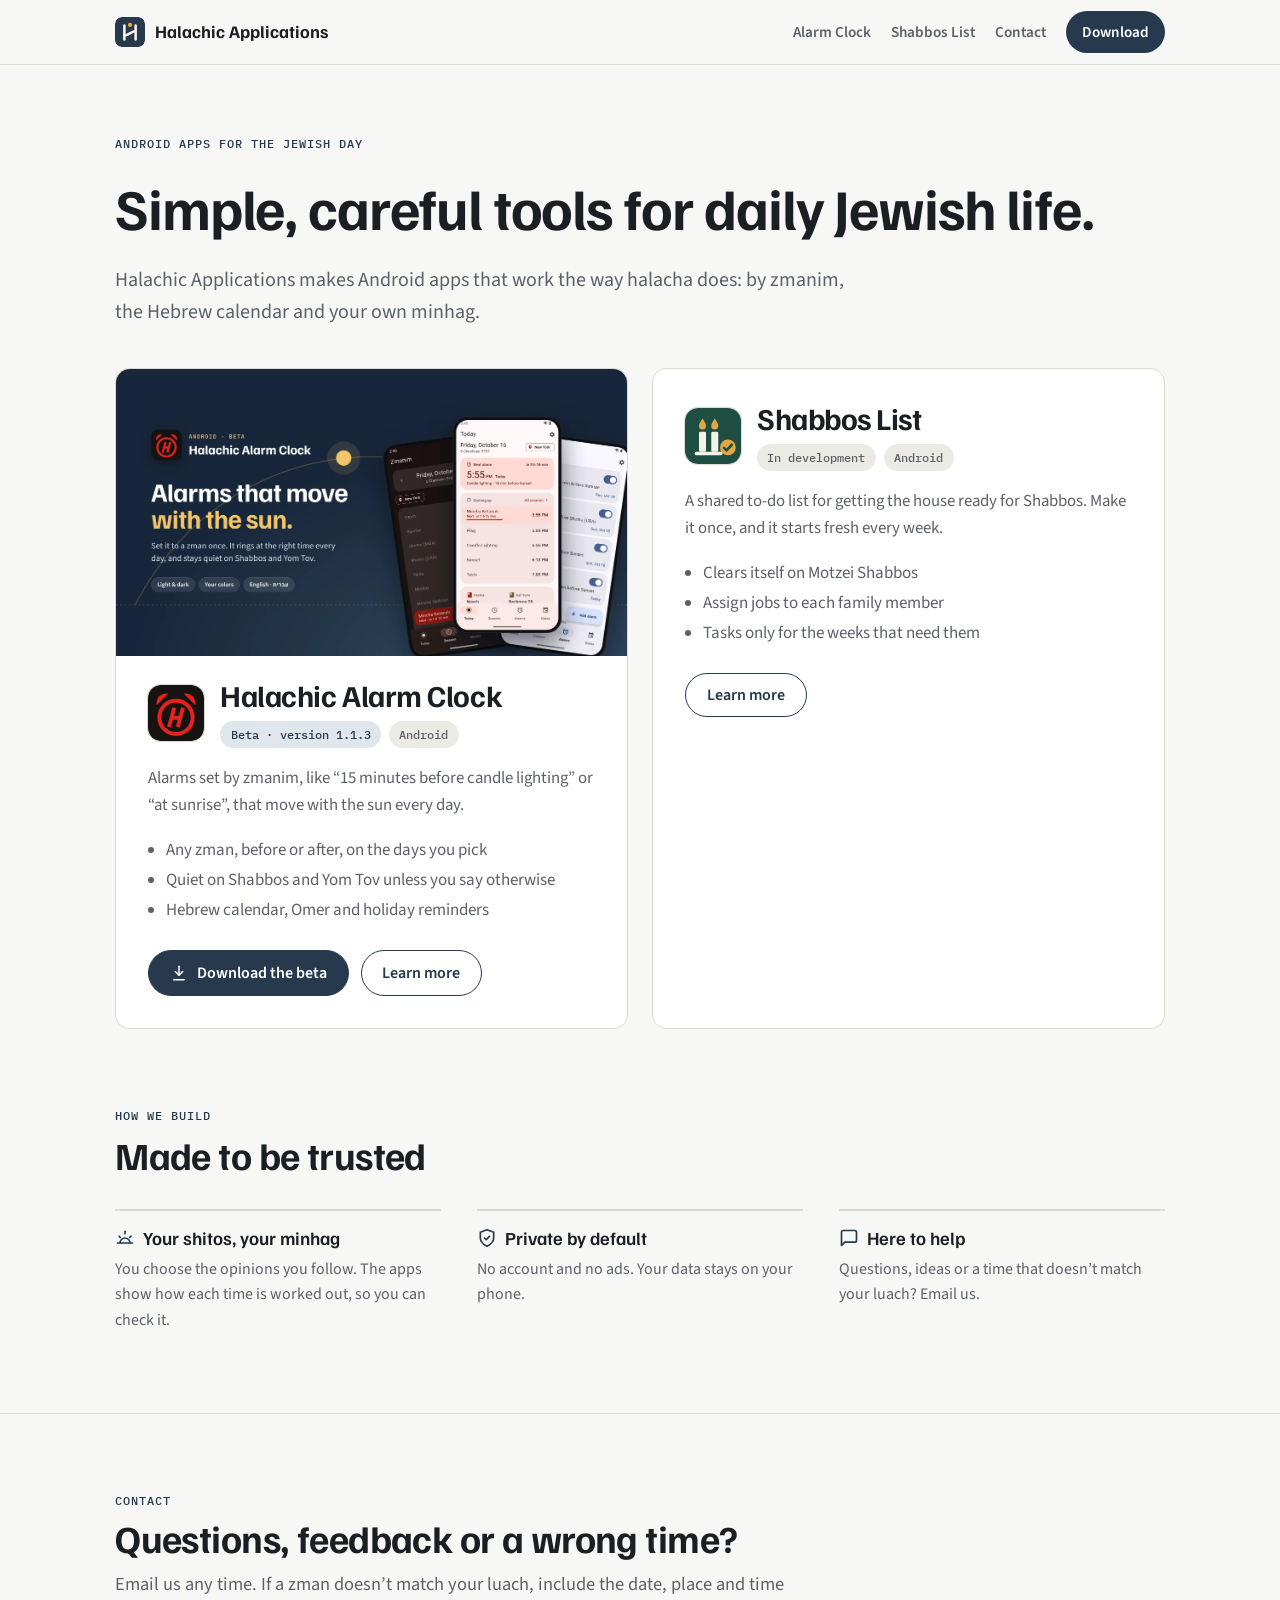
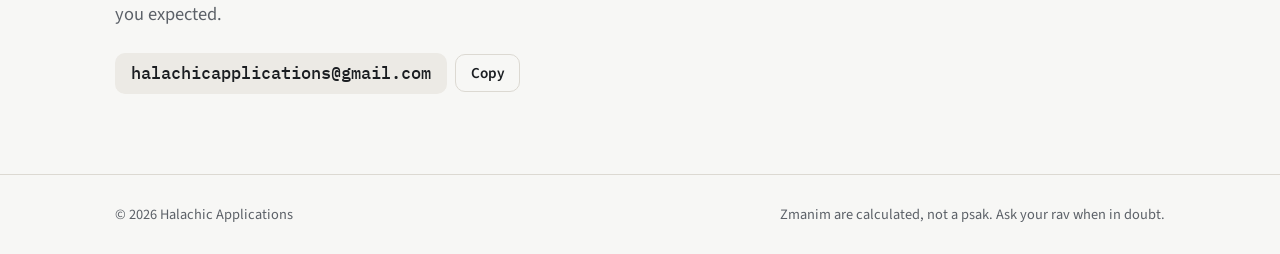
==== index.html @ ae6794d1 "Alarm Clock 1.1.3 Co-Authored-By: Claude Opus 5.5 <noreply@anthropic.com>" ====
<!doctype html>
<html lang="en">
<head>
<meta charset="utf-8">
<meta name="viewport" content="width=device-width, initial-scale=1, viewport-fit=cover">
<title>Halachic Applications</title>
<meta name="description" content="Halachic Applications makes Android apps for the Jewish day: the Halachic Alarm Clock, with alarms set by zmanim, and the Shabbos List.">
<meta property="og:title" content="Halachic Applications">
<meta property="og:description" content="Android apps for the Jewish day: the Halachic Alarm Clock, with alarms set by zmanim, and the Shabbos List.">
<meta property="og:image" content="https://halachicapplications.com/img/alarm-clock-og.png">
<meta property="og:url" content="https://halachicapplications.com/">
<meta name="twitter:card" content="summary_large_image">
<link rel="icon" href="favicon.svg" type="image/svg+xml">
<link rel="apple-touch-icon" href="apple-touch-icon.png">
<link rel="preconnect" href="https://fonts.googleapis.com">
<link rel="preconnect" href="https://fonts.gstatic.com" crossorigin>
<link rel="stylesheet" href="https://fonts.googleapis.com/css2?family=Familjen+Grotesk:wght@500;600;700&family=Source+Sans+3:ital,wght@0,400;0,600;1,400&family=IBM+Plex+Mono:wght@400;500&family=Frank+Ruhl+Libre:wght@500&display=swap">
<link rel="stylesheet" href="css/site.css">
<script>
  // Links to the old one-page site (/#install and so on) go to the new pages.
  (function () {
    var moved = { "#install": "alarm-clock/download/", "#alarm-clock": "alarm-clock/", "#shabbos-list": "shabbos-list/" };
    if (moved[location.hash]) location.replace(moved[location.hash]);
  })();
</script>
</head>
<body>

<header class="site-header">
  <div class="wrap">
    <a class="brand" href="./" aria-label="Halachic Applications home">
      <img class="brand-mark" src="img/logos/halachic-applications.svg" alt="" width="30" height="30">
      Halachic Applications
    </a>
    <button class="menu-btn" type="button" id="menu-btn" aria-expanded="false" aria-controls="nav" aria-label="Menu">
      <svg class="i-menu" viewBox="0 0 24 24" fill="none" stroke="currentColor" stroke-width="2" stroke-linecap="round" aria-hidden="true"><path d="M4 7h16"/><path d="M4 12h16"/><path d="M4 17h16"/></svg>
      <svg class="i-close" viewBox="0 0 24 24" fill="none" stroke="currentColor" stroke-width="2" stroke-linecap="round" aria-hidden="true"><path d="M6 6l12 12"/><path d="M18 6 6 18"/></svg>
    </button>
    <nav class="nav" id="nav" aria-label="Main">
      <a href="alarm-clock/">Alarm Clock</a>
      <a href="shabbos-list/">Shabbos List</a>
      <a href="#contact">Contact</a>
      <a class="nav-cta" href="alarm-clock/download/">Download</a>
    </nav>
  </div>
</header>

<main id="top">
  <div class="wrap hero">
    <span class="eyebrow">Android apps for the Jewish day</span>
    <h1>Simple, careful tools for daily Jewish life.</h1>
    <p class="lede">Halachic Applications makes Android apps that work the way halacha does: by zmanim, the Hebrew calendar and your own minhag.</p>
  </div>

  <section style="padding-top:1.5rem">
    <div class="wrap apps">
      <article class="app-card">
        <a class="card-art" href="alarm-clock/" tabindex="-1" aria-hidden="true"><img src="img/alarm-clock-hero.webp" alt="" width="2400" height="1350"></a>
        <div class="app-id">
          <img class="app-icon" src="img/logos/alarm-clock.svg" alt="" width="56" height="56">
          <div>
            <h2><a href="alarm-clock/">Halachic Alarm Clock</a></h2>
            <div class="chips"><span class="chip live">Beta · version 1.1.3</span><span class="chip">Android</span></div>
          </div>
        </div>
        <p class="lede">Alarms set by zmanim, like “15 minutes before candle lighting” or “at sunrise”, that move with the sun every day.</p>
        <ul>
          <li>Any zman, before or after, on the days you pick</li>
          <li>Quiet on Shabbos and Yom Tov unless you say otherwise</li>
          <li>Hebrew calendar, Omer and holiday reminders</li>
        </ul>
        <div class="actions">
          <a class="btn btn-primary" href="alarm-clock/download/">
            <svg viewBox="0 0 24 24" fill="none" stroke="currentColor" stroke-width="2" stroke-linecap="round" stroke-linejoin="round" aria-hidden="true"><path d="M12 3v12"/><path d="m7 10 5 5 5-5"/><path d="M5 21h14"/></svg>
            Download the beta
          </a>
          <a class="btn btn-ghost" href="alarm-clock/">Learn more</a>
        </div>
      </article>

      <article class="app-card">
        <div class="app-id">
          <img class="app-icon" src="img/logos/shabbos-list.svg" alt="" width="56" height="56">
          <div>
            <h2><a href="shabbos-list/">Shabbos List</a></h2>
            <div class="chips"><span class="chip">In development</span><span class="chip">Android</span></div>
          </div>
        </div>
        <p class="lede">A shared to-do list for getting the house ready for Shabbos. Make it once, and it starts fresh every week.</p>
        <ul>
          <li>Clears itself on Motzei Shabbos</li>
          <li>Assign jobs to each family member</li>
          <li>Tasks only for the weeks that need them</li>
        </ul>
        <div class="actions">
          <a class="btn btn-ghost" href="shabbos-list/">Learn more</a>
        </div>
      </article>
    </div>
  </section>

  <section style="padding-top:0">
    <div class="wrap">
      <div class="section-head">
        <span class="eyebrow">How we build</span>
        <h2>Made to be trusted</h2>
      </div>
      <div class="features">
        <div class="feature">
          <h3><svg viewBox="0 0 24 24" fill="none" stroke="currentColor" stroke-width="2" stroke-linecap="round" stroke-linejoin="round" aria-hidden="true"><path d="M3 18h18"/><path d="M6 18a6 6 0 0 1 12 0"/><path d="M12 4v3"/><path d="m4.9 9.9 1.4 1.4"/><path d="m19.1 9.9-1.4 1.4"/></svg>Your shitos, your minhag</h3>
          <p>You choose the opinions you follow. The apps show how each time is worked out, so you can check it.</p>
        </div>
        <div class="feature">
          <h3><svg viewBox="0 0 24 24" fill="none" stroke="currentColor" stroke-width="2" stroke-linecap="round" stroke-linejoin="round" aria-hidden="true"><path d="M12 22s8-4 8-10V5l-8-3-8 3v7c0 6 8 10 8 10"/><path d="m9 12 2 2 4-4"/></svg>Private by default</h3>
          <p>No account and no ads. Your data stays on your phone.</p>
        </div>
        <div class="feature">
          <h3><svg viewBox="0 0 24 24" fill="none" stroke="currentColor" stroke-width="2" stroke-linecap="round" stroke-linejoin="round" aria-hidden="true"><path d="M21 15a2 2 0 0 1-2 2H7l-4 4V5a2 2 0 0 1 2-2h14a2 2 0 0 1 2 2z"/></svg>Here to help</h3>
          <p>Questions, ideas or a time that doesn’t match your luach? Email us.</p>
        </div>
      </div>
    </div>
  </section>

  <hr class="rule">

  <section id="contact">
    <div class="wrap contact">
      <div>
        <span class="eyebrow">Contact</span>
        <h2>Questions, feedback or a wrong time?</h2>
        <p class="lede">Email us any time. If a zman doesn’t match your luach, include the date, place and time you expected.</p>
      </div>
      <div class="email-row">
        <a class="email" href="mailto:halachicapplications@gmail.com" id="email">halachicapplications@gmail.com</a>
        <button class="copy" type="button" data-copy="email">Copy</button>
      </div>
    </div>
  </section>
</main>

<footer>
  <div class="wrap">
    <span>© 2026 Halachic Applications</span>
    <span>Zmanim are calculated, not a psak. Ask your rav when in doubt.</span>
  </div>
</footer>

<script src="js/site.js"></script>
</body>
</html>
---- css/site.css ----
/* Shared styles for every page. Layout: one reading column (max 72rem); each app has its own page,
   and the install steps live on their own download page. */
:root {
  --bg: #f7f7f5; --surface: #eceae5; --surface-2: #ffffff; --ink: #1b1e22; --muted: #5c6168; --line: #dcd9d2;
  --accent: #b60e0a;        /* the Alarm Clock's brand red: alarm marker only */
  --primary: #26394d; --primary-ink: #ffffff; --primary-soft: #dfe6ed;
  --sky: #eeece6; --sun: #c27c0e; --sun-soft: #f4dfb6;
  --font-display: "Familjen Grotesk", "Segoe UI", system-ui, sans-serif;
  --font-body: "Source Sans 3", "Segoe UI", system-ui, sans-serif;
  --font-mono: "IBM Plex Mono", ui-monospace, Consolas, monospace;
  --font-hebrew: "Frank Ruhl Libre", "David", "Times New Roman", serif;
  --radius: 14px;
  color-scheme: light;
}
@media (prefers-color-scheme: dark) {
  :root:not([data-theme="light"]) {
    --bg: #121416; --surface: #1b1e21; --surface-2: #1f2326; --ink: #ebe9e4; --muted: #a3a8ae; --line: #2d3135;
    --accent: #ff8a7d; --primary: #b4cbe0; --primary-ink: #11202e; --primary-soft: #22313f;
    --sky: #1b1e21; --sun: #e3a83e; --sun-soft: #4a3a1c;
    color-scheme: dark;
  }
}
:root[data-theme="dark"] {
  --bg: #121416; --surface: #1b1e21; --surface-2: #1f2326; --ink: #ebe9e4; --muted: #a3a8ae; --line: #2d3135;
  --accent: #ff8a7d; --primary: #b4cbe0; --primary-ink: #11202e; --primary-soft: #22313f;
  --sky: #1b1e21; --sun: #e3a83e; --sun-soft: #4a3a1c;
  color-scheme: dark;
}

* { box-sizing: border-box; }
html { scroll-behavior: smooth; -webkit-text-size-adjust: 100%; }
@media (prefers-reduced-motion: reduce) { html { scroll-behavior: auto; } }
body {
  margin: 0; background: var(--bg); color: var(--ink);
  font: 400 1.0625rem/1.6 var(--font-body);
  -webkit-font-smoothing: antialiased;
}
img { max-width: 100%; display: block; }
a { color: var(--primary); }
a:focus-visible, button:focus-visible { outline: 3px solid var(--primary); outline-offset: 3px; border-radius: 6px; }
h1, h2, h3 { font-family: var(--font-display); line-height: 1.15; text-wrap: balance; margin: 0; }
h1 { font-size: clamp(2.2rem, 5vw, 3.6rem); font-weight: 700; letter-spacing: -0.02em; }
h2 { font-size: clamp(1.7rem, 3.4vw, 2.4rem); font-weight: 700; letter-spacing: -0.015em; }
h3 { font-size: 1.15rem; font-weight: 600; }
p { margin: 0; }
[id] { scroll-margin-top: 4.5rem; }
.wrap { max-width: 72rem; margin: 0 auto; padding-inline: max(16px, 4vw); }
.eyebrow { font: 500 0.78rem/1 var(--font-mono); letter-spacing: 0.08em; text-transform: uppercase; color: var(--primary); }
.lede { color: var(--muted); font-size: 1.15rem; max-width: 38em; }

/* Header */
.site-header { border-bottom: 1px solid var(--line); background: var(--bg); position: sticky; top: env(safe-area-inset-top, 0px); z-index: 10; }
.site-header .wrap { display: flex; align-items: center; justify-content: space-between; gap: 1rem; padding-block: 0.7rem; }
.brand { display: flex; align-items: center; gap: 0.6rem; text-decoration: none; color: var(--ink); font: 700 1.1rem/1 var(--font-display); }
.brand-mark { width: 30px; height: 30px; flex: none; border-radius: 7px; }
.nav { display: flex; align-items: center; gap: 1.25rem; }
.nav a { color: var(--muted); text-decoration: none; font-weight: 600; font-size: 0.95rem; }
.nav a:hover, .nav a[aria-current="page"] { color: var(--ink); }
.nav a.nav-cta { color: var(--primary-ink); background: var(--primary); padding: 0.55rem 1rem; border-radius: 999px; }
.nav a.nav-cta:hover { filter: brightness(1.08); }
.menu-btn { display: none; }

/* Buttons */
.actions { display: flex; gap: 0.75rem; flex-wrap: wrap; margin-top: 0.5rem; }
.btn {
  display: inline-flex; align-items: center; gap: 0.55rem; padding: 0.8rem 1.3rem; border-radius: 999px;
  font: 600 1rem/1 var(--font-body); text-decoration: none; border: 1.5px solid var(--primary); cursor: pointer;
}
.btn-primary { background: var(--primary); color: var(--primary-ink); }
.btn-primary:hover { filter: brightness(1.08); }
.btn-ghost { background: transparent; color: var(--primary); }
.btn-ghost:hover { background: var(--primary-soft); }
.btn svg { width: 18px; height: 18px; flex: none; }

/* Page tops */
.hero { padding-block: clamp(2.5rem, 6vw, 4.5rem) 1rem; display: grid; gap: 1.5rem; }
.hero .lede { font-size: 1.25rem; }
.crumb { display: inline-flex; align-items: center; gap: 0.35rem; color: var(--muted); text-decoration: none; font-weight: 600; font-size: 0.95rem; justify-self: start; }
.crumb:hover { color: var(--ink); }
.crumb svg { width: 16px; height: 16px; }

/* Sections */
section { padding-block: clamp(3rem, 7vw, 5rem); }
.section-head { display: grid; gap: 0.75rem; margin-bottom: 2rem; }
.rule { border: 0; border-top: 1px solid var(--line); margin: 0; }

/* App identity */
.app-id { display: flex; align-items: center; gap: 1rem; flex-wrap: wrap; }
.app-icon { width: 56px; height: 56px; border-radius: 13px; flex: none; box-shadow: 0 0 0 1px var(--line); }
.app-id.big .app-icon { width: 72px; height: 72px; border-radius: 16px; }
.chips { display: flex; gap: 0.5rem; flex-wrap: wrap; margin-top: 0.5rem; }
.chip { font: 500 0.78rem/1 var(--font-mono); padding: 0.45rem 0.65rem; border-radius: 999px; background: var(--surface); color: var(--muted); }
.chip.live { background: var(--primary-soft); color: var(--primary); }

/* App cards (home) */
.apps { display: grid; grid-template-columns: repeat(2, minmax(0, 1fr)); gap: 1.5rem; }
@media (max-width: 760px) { .apps { grid-template-columns: 1fr; } }
.app-card {
  display: grid; gap: 1.1rem; align-content: start; min-width: 0;
  background: var(--surface-2); border: 1px solid var(--line); border-radius: var(--radius); padding: clamp(1.25rem, 3vw, 2rem);
}
.card-art { display: block; margin: calc(-1 * clamp(1.25rem, 3vw, 2rem)) calc(-1 * clamp(1.25rem, 3vw, 2rem)) 0.25rem; }
.card-art img { width: 100%; height: auto; border-radius: var(--radius) var(--radius) 0 0; }
.app-card h2 { font-size: clamp(1.5rem, 3vw, 1.9rem); }
.app-card h2 a { color: inherit; text-decoration: none; }
.app-card .lede { font-size: 1.05rem; }
.app-card ul { margin: 0; padding-left: 1.1rem; color: var(--muted); display: grid; gap: 0.2rem; }

/* Day arc */
.dayarc { margin: 1rem 0 0; background: var(--sky); border-radius: var(--radius); padding: 1.25rem 1.25rem 0.75rem; }
.dayarc-head { display: flex; justify-content: space-between; gap: 0.25rem 1rem; flex-wrap: wrap; font-size: 0.92rem; color: var(--muted); }
.dayarc-head strong { color: var(--ink); font-weight: 600; }
.dayarc-head .heb { font-family: var(--font-hebrew); font-size: 1.05rem; color: var(--ink); unicode-bidi: isolate; }
.arc-svg { width: 100%; height: auto; display: block; }
.arc-svg text { font-family: var(--font-mono); font-size: 12px; fill: var(--muted); }
.arc-svg .t-name { font-family: var(--font-body); font-size: 13px; font-weight: 600; fill: var(--ink); }
.arc-svg .t-alarm { fill: var(--accent); font-family: var(--font-body); font-weight: 600; font-size: 13px; }
.arc-list { display: none; }
.arc-caption { font-size: 0.85rem; color: var(--muted); padding-top: 0.25rem; }

/* Screenshots */
.shots { display: grid; grid-template-columns: repeat(3, minmax(0, 1fr)); gap: clamp(1.5rem, 3vw, 2.5rem) clamp(1rem, 2.5vw, 2rem); margin-block: 0 1rem; }
@media (max-width: 900px) { .shots { grid-template-columns: repeat(2, minmax(0, 1fr)); } }
.shot { display: grid; gap: 0.6rem; margin: 0; align-content: start; }
.shot img { width: 100%; max-width: 280px; height: auto; margin-inline: auto; border-radius: 26px; border: 7px solid #1b1e22; background: #1b1e22; box-shadow: 0 10px 30px rgba(20, 24, 28, 0.14); }
.shot figcaption { font-size: 0.9rem; color: var(--muted); text-align: center; }
.swipe-hint { display: none; }

/* Features */
.features { display: grid; grid-template-columns: repeat(3, minmax(0, 1fr)); gap: 2rem 2.25rem; }
@media (max-width: 900px) { .features { grid-template-columns: repeat(2, minmax(0, 1fr)); } }
@media (max-width: 560px) { .features { grid-template-columns: 1fr; gap: 1.5rem; } }
.feature { display: grid; gap: 0.5rem; align-content: start; min-width: 0; padding-top: 1rem; border-top: 2px solid var(--line); }
.feature h3 { display: flex; align-items: center; gap: 0.5rem; }
.feature h3 svg { width: 20px; height: 20px; color: var(--primary); flex: none; }
.feature p { color: var(--muted); font-size: 1rem; }
.feature ul { margin: 0; padding-left: 1.1rem; color: var(--muted); font-size: 1rem; display: grid; gap: 0.2rem; }

/* Call to action band */
.cta-band {
  display: flex; justify-content: space-between; align-items: center; gap: 1.25rem 2rem; flex-wrap: wrap;
  background: var(--primary); color: var(--primary-ink); border-radius: var(--radius); padding: clamp(1.5rem, 4vw, 2.5rem);
}
.cta-band > div { display: grid; gap: 0.4rem; min-width: 0; max-width: 40em; }
.cta-band h2 { font-size: clamp(1.5rem, 3vw, 2rem); }
.cta-band p { opacity: 0.85; }
.cta-band .btn { background: var(--primary-ink); color: var(--primary); border-color: var(--primary-ink); }
.cta-band .btn:hover { filter: brightness(0.95); }

/* Download */
.download {
  display: grid; grid-template-columns: minmax(0, 1.1fr) minmax(0, 1fr); gap: 2rem; align-items: center;
  background: var(--surface); border-radius: var(--radius); padding: clamp(1.25rem, 4vw, 2.5rem);
}
@media (max-width: 760px) { .download { grid-template-columns: 1fr; gap: 1.5rem; } }
.download-meta { display: grid; grid-template-columns: auto 1fr; gap: 0.4rem 1.25rem; font-size: 0.98rem; margin: 0; }
.download-meta dt { color: var(--muted); }
.download-meta dd { margin: 0; font-family: var(--font-mono); font-size: 0.92rem; font-variant-numeric: tabular-nums; overflow-wrap: anywhere; }
.note { font-size: 0.92rem; color: var(--muted); border-left: 3px solid var(--primary); padding-left: 0.85rem; }
.platform-note { display: none; gap: 0.75rem; background: var(--primary-soft); border-radius: var(--radius); padding: 1rem 1.25rem; margin-bottom: 1.5rem; }
.platform-note.show { display: grid; }
.platform-note p { color: var(--ink); }
.platform-note .row { display: flex; gap: 0.5rem; flex-wrap: wrap; align-items: center; }
.platform-note .copy { border-color: var(--primary); }
.platform-note code { font: 500 0.95rem/1.3 var(--font-mono); overflow-wrap: anywhere; }

/* Install steps */
.steps { list-style: none; margin: 2rem 0 0; padding: 0; display: grid; gap: 0; counter-reset: step; }
.step { display: grid; grid-template-columns: 3rem minmax(0, 1fr); gap: 1rem; padding-block: 1.25rem; border-top: 1px solid var(--line); counter-increment: step; }
.step::before {
  content: counter(step); width: 2.4rem; height: 2.4rem; border-radius: 50%; display: grid; place-items: center;
  background: var(--primary); color: var(--primary-ink); font: 600 1.05rem/1 var(--font-display);
}
.step h3 { margin-bottom: 0.3rem; }
.step p, .step li { color: var(--muted); }
.step ul { margin: 0.4rem 0 0; padding-left: 1.1rem; display: grid; gap: 0.25rem; }
.step strong { color: var(--ink); font-weight: 600; }
.ui { font-family: var(--font-mono); font-size: 0.88em; background: var(--surface); color: var(--ink); padding: 0.1em 0.4em; border-radius: 5px; white-space: nowrap; }

.help { display: grid; grid-template-columns: repeat(3, minmax(0, 1fr)); gap: 1.5rem; }
@media (max-width: 860px) { .help { grid-template-columns: 1fr; } }
.help div { display: grid; gap: 0.35rem; align-content: start; min-width: 0; }
.help h3 { font-size: 1.02rem; }
.help p { color: var(--muted); font-size: 0.98rem; }

/* Checklist (Shabbos List) */
.split { display: grid; grid-template-columns: minmax(0, 1fr) minmax(0, 1fr); gap: 2.5rem; align-items: start; }
@media (max-width: 760px) { .split { grid-template-columns: 1fr; } }
.checklist { list-style: none; margin: 0; padding: 0; display: grid; gap: 0.75rem; }
.checklist li { display: grid; grid-template-columns: 1.4rem minmax(0, 1fr); gap: 0.75rem; align-items: start; }
.checklist .box { width: 1.2rem; height: 1.2rem; border: 2px solid var(--muted); border-radius: 4px; margin-top: 0.22rem; }
.checklist strong { display: block; font-weight: 600; }
.checklist span.d { color: var(--muted); font-size: 0.98rem; }

/* Contact & footer */
.contact { display: flex; justify-content: space-between; align-items: center; gap: 1.5rem; flex-wrap: wrap; }
.contact > div:first-child { display: grid; gap: 0.6rem; min-width: 0; }
.email-row { display: flex; align-items: center; gap: 0.5rem; flex-wrap: wrap; }
.email { font: 500 1.05rem/1 var(--font-mono); user-select: all; color: var(--ink); background: var(--surface); padding: 0.75rem 1rem; border-radius: 10px; text-decoration: none; }
.copy { background: transparent; border: 1.5px solid var(--line); color: var(--ink); border-radius: 10px; padding: 0.65rem 0.9rem; font: 600 0.95rem/1 var(--font-body); cursor: pointer; }
.copy:hover { border-color: var(--primary); }
footer { border-top: 1px solid var(--line); padding-block: 1.75rem; color: var(--muted); font-size: 0.9rem; }
footer .wrap { display: flex; justify-content: space-between; gap: 1rem; flex-wrap: wrap; }

/* Phones */
@media (max-width: 760px) {
  .site-header .wrap { padding-block: 0.55rem; }
  .menu-btn {
    display: grid; place-items: center; width: 44px; height: 44px; margin: 0 -10px 0 auto; padding: 0;
    background: none; border: 0; border-radius: 10px; color: var(--ink); cursor: pointer; -webkit-tap-highlight-color: transparent;
  }
  .menu-btn svg { width: 24px; height: 24px; }
  .menu-btn .i-close, .site-header.open .menu-btn .i-menu { display: none; }
  .site-header.open .menu-btn .i-close { display: block; }
  .nav {
    display: none; position: absolute; top: 100%; left: 0; right: 0; flex-direction: column; align-items: stretch; gap: 0;
    background: var(--bg); border-bottom: 1px solid var(--line); padding: 0.25rem max(16px, 4vw) 1rem;
    box-shadow: 0 16px 30px rgba(20, 24, 28, 0.12);
  }
  .site-header.open .nav { display: flex; }
  .nav a { padding: 0.9rem 0; font-size: 1.1rem; color: var(--ink); border-bottom: 1px solid var(--line); }
  .nav a.nav-cta { margin-top: 0.75rem; padding: 0.9rem; text-align: center; border-bottom: 0; }
}
@media (max-width: 640px) {
  .dayarc { padding: 1rem 1rem 0.75rem; }
  .arc-svg { margin-top: 0.5rem; }
  .arc-list {
    display: grid; grid-template-columns: repeat(2, minmax(0, 1fr)); gap: 0 1.25rem;
    list-style: none; margin: 0.5rem 0; padding: 0;
  }
  .arc-list li { display: flex; justify-content: space-between; gap: 0.5rem; padding: 0.5rem 0; border-top: 1px solid var(--line); font-weight: 600; }
  .arc-list .t { font: 400 0.95rem/1.6 var(--font-mono); color: var(--muted); font-variant-numeric: tabular-nums; }
  .arc-list .alarm { grid-column: 1 / -1; color: var(--accent); }
  .arc-list .alarm .t { color: var(--accent); }

  .shots {
    display: flex; overflow-x: auto; scroll-snap-type: x mandatory; gap: 1rem; scrollbar-width: none;
    margin: 0 calc(-1 * max(16px, 4vw)); padding: 0.25rem max(16px, 4vw) 1.75rem;
  }
  .shots::-webkit-scrollbar { display: none; }
  .shot { flex: 0 0 70%; scroll-snap-align: center; }
  .swipe-hint { display: block; text-align: center; font-size: 0.85rem; color: var(--muted); }
}
@media (max-width: 520px) {
  .actions { flex-direction: column; }
  .actions .btn, .cta-band .btn { justify-content: center; padding-block: 0.95rem; }
  .cta-band .btn { width: 100%; }
  .step { grid-template-columns: 2.25rem minmax(0, 1fr); gap: 0.85rem; }
  .step::before { width: 2.1rem; height: 2.1rem; font-size: 0.95rem; }
  .email-row { flex-direction: column; align-items: stretch; width: 100%; }
  .email { font-size: 0.95rem; text-align: center; overflow-wrap: anywhere; line-height: 1.3; }
  .copy { padding-block: 0.8rem; }
  footer .wrap { flex-direction: column; gap: 0.4rem; }
}
@media (max-width: 400px) { .ui { white-space: normal; } }
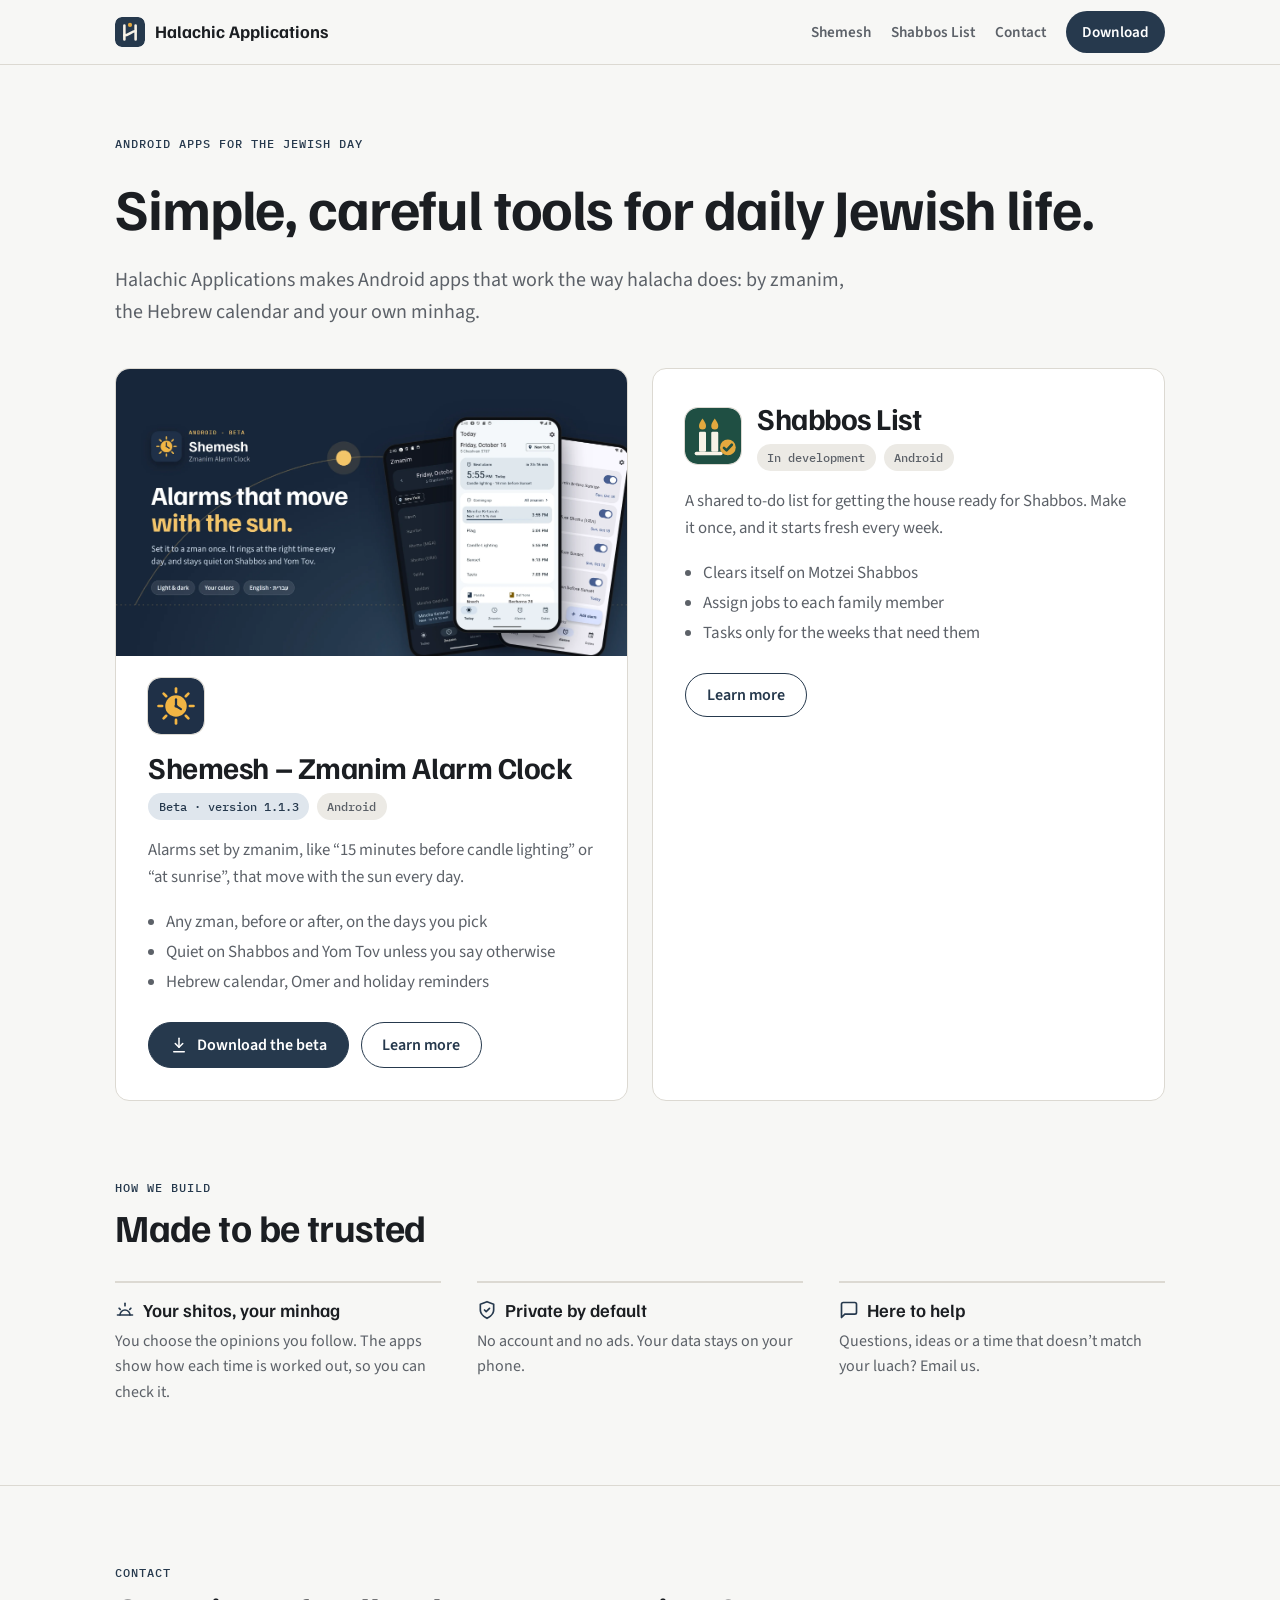
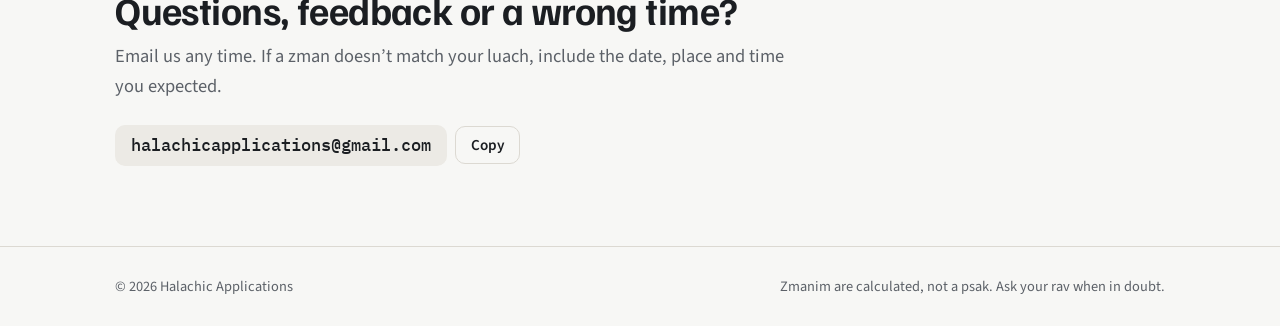
==== commit e93d16b5: "Alarm Clock is now Shemesh: new page URL, icon, gold accent, redesigned day arc - /alarm-clock/ move" ====
--- a/index.html
+++ b/index.html
@@ -4,10 +4,10 @@
 <meta charset="utf-8">
 <meta name="viewport" content="width=device-width, initial-scale=1, viewport-fit=cover">
 <title>Halachic Applications</title>
-<meta name="description" content="Halachic Applications makes Android apps for the Jewish day: the Halachic Alarm Clock, with alarms set by zmanim, and the Shabbos List.">
+<meta name="description" content="Halachic Applications makes Android apps for the Jewish day: Shemesh, the zmanim alarm clock, and the Shabbos List.">
 <meta property="og:title" content="Halachic Applications">
-<meta property="og:description" content="Android apps for the Jewish day: the Halachic Alarm Clock, with alarms set by zmanim, and the Shabbos List.">
-<meta property="og:image" content="https://halachicapplications.com/img/alarm-clock-og.png">
+<meta property="og:description" content="Android apps for the Jewish day: Shemesh, the zmanim alarm clock, and the Shabbos List.">
+<meta property="og:image" content="https://halachicapplications.com/img/shemesh-og.png">
 <meta property="og:url" content="https://halachicapplications.com/">
 <meta name="twitter:card" content="summary_large_image">
 <link rel="icon" href="favicon.svg" type="image/svg+xml">
@@ -19,7 +19,7 @@
 <script>
   // Links to the old one-page site (/#install and so on) go to the new pages.
   (function () {
-    var moved = { "#install": "alarm-clock/download/", "#alarm-clock": "alarm-clock/", "#shabbos-list": "shabbos-list/" };
+    var moved = { "#install": "shemesh/download/", "#alarm-clock": "shemesh/", "#shabbos-list": "shabbos-list/" };
     if (moved[location.hash]) location.replace(moved[location.hash]);
   })();
 </script>
@@ -37,10 +37,10 @@
       <svg class="i-close" viewBox="0 0 24 24" fill="none" stroke="currentColor" stroke-width="2" stroke-linecap="round" aria-hidden="true"><path d="M6 6l12 12"/><path d="M18 6 6 18"/></svg>
     </button>
     <nav class="nav" id="nav" aria-label="Main">
-      <a href="alarm-clock/">Alarm Clock</a>
+      <a href="shemesh/">Shemesh</a>
       <a href="shabbos-list/">Shabbos List</a>
       <a href="#contact">Contact</a>
-      <a class="nav-cta" href="alarm-clock/download/">Download</a>
+      <a class="nav-cta" href="shemesh/download/">Download</a>
     </nav>
   </div>
 </header>
@@ -55,11 +55,11 @@
   <section style="padding-top:1.5rem">
     <div class="wrap apps">
       <article class="app-card">
-        <a class="card-art" href="alarm-clock/" tabindex="-1" aria-hidden="true"><img src="img/alarm-clock-hero.webp" alt="" width="2400" height="1350"></a>
+        <a class="card-art" href="shemesh/" tabindex="-1" aria-hidden="true"><img src="img/shemesh-hero.webp" alt="" width="2400" height="1350"></a>
         <div class="app-id">
-          <img class="app-icon" src="img/logos/alarm-clock.svg" alt="" width="56" height="56">
+          <img class="app-icon" src="img/logos/shemesh.svg" alt="" width="56" height="56">
           <div>
-            <h2><a href="alarm-clock/">Halachic Alarm Clock</a></h2>
+            <h2><a href="shemesh/">Shemesh – Zmanim Alarm Clock</a></h2>
             <div class="chips"><span class="chip live">Beta · version 1.1.3</span><span class="chip">Android</span></div>
           </div>
         </div>
@@ -70,11 +70,11 @@
           <li>Hebrew calendar, Omer and holiday reminders</li>
         </ul>
         <div class="actions">
-          <a class="btn btn-primary" href="alarm-clock/download/">
+          <a class="btn btn-primary" href="shemesh/download/">
             <svg viewBox="0 0 24 24" fill="none" stroke="currentColor" stroke-width="2" stroke-linecap="round" stroke-linejoin="round" aria-hidden="true"><path d="M12 3v12"/><path d="m7 10 5 5 5-5"/><path d="M5 21h14"/></svg>
             Download the beta
           </a>
-          <a class="btn btn-ghost" href="alarm-clock/">Learn more</a>
+          <a class="btn btn-ghost" href="shemesh/">Learn more</a>
         </div>
       </article>
 
--- a/css/site.css
+++ b/css/site.css
@@ -2,7 +2,7 @@
    and the install steps live on their own download page. */
 :root {
   --bg: #f7f7f5; --surface: #eceae5; --surface-2: #ffffff; --ink: #1b1e22; --muted: #5c6168; --line: #dcd9d2;
-  --accent: #b60e0a;        /* the Alarm Clock's brand red: alarm marker only */
+  --accent: #e3a83e;        /* Shemesh sun gold: alarm marker in the day arc (a fill; dark text on it) */
   --primary: #26394d; --primary-ink: #ffffff; --primary-soft: #dfe6ed;
   --sky: #eeece6; --sun: #c27c0e; --sun-soft: #f4dfb6;
   --font-display: "Familjen Grotesk", "Segoe UI", system-ui, sans-serif;
@@ -15,14 +15,14 @@
 @media (prefers-color-scheme: dark) {
   :root:not([data-theme="light"]) {
     --bg: #121416; --surface: #1b1e21; --surface-2: #1f2326; --ink: #ebe9e4; --muted: #a3a8ae; --line: #2d3135;
-    --accent: #ff8a7d; --primary: #b4cbe0; --primary-ink: #11202e; --primary-soft: #22313f;
+    --accent: #e3a83e; --primary: #b4cbe0; --primary-ink: #11202e; --primary-soft: #22313f;
     --sky: #1b1e21; --sun: #e3a83e; --sun-soft: #4a3a1c;
     color-scheme: dark;
   }
 }
 :root[data-theme="dark"] {
   --bg: #121416; --surface: #1b1e21; --surface-2: #1f2326; --ink: #ebe9e4; --muted: #a3a8ae; --line: #2d3135;
-  --accent: #ff8a7d; --primary: #b4cbe0; --primary-ink: #11202e; --primary-soft: #22313f;
+  --accent: #e3a83e; --primary: #b4cbe0; --primary-ink: #11202e; --primary-soft: #22313f;
   --sky: #1b1e21; --sun: #e3a83e; --sun-soft: #4a3a1c;
   color-scheme: dark;
 }
@@ -106,17 +106,23 @@
 .app-card .lede { font-size: 1.05rem; }
 .app-card ul { margin: 0; padding-left: 1.1rem; color: var(--muted); display: grid; gap: 0.2rem; }
 
-/* Day arc */
-.dayarc { margin: 1rem 0 0; background: var(--sky); border-radius: var(--radius); padding: 1.25rem 1.25rem 0.75rem; }
-.dayarc-head { display: flex; justify-content: space-between; gap: 0.25rem 1rem; flex-wrap: wrap; font-size: 0.92rem; color: var(--muted); }
-.dayarc-head strong { color: var(--ink); font-weight: 600; }
-.dayarc-head .heb { font-family: var(--font-hebrew); font-size: 1.05rem; color: var(--ink); unicode-bidi: isolate; }
-.arc-svg { width: 100%; height: auto; display: block; }
-.arc-svg text { font-family: var(--font-mono); font-size: 12px; fill: var(--muted); }
-.arc-svg .t-name { font-family: var(--font-body); font-size: 13px; font-weight: 600; fill: var(--ink); }
-.arc-svg .t-alarm { fill: var(--accent); font-family: var(--font-body); font-weight: 600; font-size: 13px; }
+/* Day arc: a night-navy sky in both themes, like the app icon. */
+.dayarc {
+  --arc-bg: #22344a; --arc-ink: #ece8e1; --arc-muted: #b7c0ca; --arc-line: rgba(236, 232, 225, 0.18);
+  margin: 1rem 0 0; color: var(--arc-ink); border-radius: calc(var(--radius) + 4px); padding: 1.4rem 1.5rem 1rem;
+  background: radial-gradient(120% 150% at 50% 125%, #31475f 0%, #22344a 45%, #172437 100%);
+  box-shadow: 0 1px 0 rgba(255, 255, 255, 0.06) inset, 0 18px 40px -18px rgba(16, 26, 40, 0.55);
+}
+.dayarc-head { display: flex; justify-content: space-between; align-items: baseline; gap: 0.25rem 1rem; flex-wrap: wrap; font-size: 0.92rem; color: var(--arc-muted); }
+.dayarc-head strong { color: var(--arc-ink); font: 600 1.05rem/1.3 var(--font-display); }
+.dayarc-head .heb { font-family: var(--font-hebrew); font-size: 1.05rem; color: var(--arc-ink); unicode-bidi: isolate; }
+.arc-svg { width: 100%; height: auto; display: block; margin-top: 0.25rem; }
+.arc-svg text { font-family: var(--font-mono); font-size: 12px; fill: var(--arc-muted); }
+.arc-svg .t-name { font-family: var(--font-body); font-size: 13.5px; font-weight: 600; fill: var(--arc-ink); }
+.arc-svg .t-time { font-variant-numeric: tabular-nums; }
+.arc-svg .t-alarm { fill: #172437; font-family: var(--font-body); font-size: 13px; }
 .arc-list { display: none; }
-.arc-caption { font-size: 0.85rem; color: var(--muted); padding-top: 0.25rem; }
+.arc-caption { font-size: 0.85rem; color: var(--arc-muted); padding-top: 0.5rem; border-top: 1px solid var(--arc-line); margin-top: 0.25rem; }
 
 /* Screenshots */
 .shots { display: grid; grid-template-columns: repeat(3, minmax(0, 1fr)); gap: clamp(1.5rem, 3vw, 2.5rem) clamp(1rem, 2.5vw, 2rem); margin-block: 0 1rem; }
@@ -228,8 +234,8 @@
     display: grid; grid-template-columns: repeat(2, minmax(0, 1fr)); gap: 0 1.25rem;
     list-style: none; margin: 0.5rem 0; padding: 0;
   }
-  .arc-list li { display: flex; justify-content: space-between; gap: 0.5rem; padding: 0.5rem 0; border-top: 1px solid var(--line); font-weight: 600; }
-  .arc-list .t { font: 400 0.95rem/1.6 var(--font-mono); color: var(--muted); font-variant-numeric: tabular-nums; }
+  .arc-list li { display: flex; justify-content: space-between; gap: 0.5rem; padding: 0.5rem 0; border-top: 1px solid var(--arc-line); font-weight: 600; }
+  .arc-list .t { font: 400 0.95rem/1.6 var(--font-mono); color: var(--arc-muted); font-variant-numeric: tabular-nums; }
   .arc-list .alarm { grid-column: 1 / -1; color: var(--accent); }
   .arc-list .alarm .t { color: var(--accent); }
 
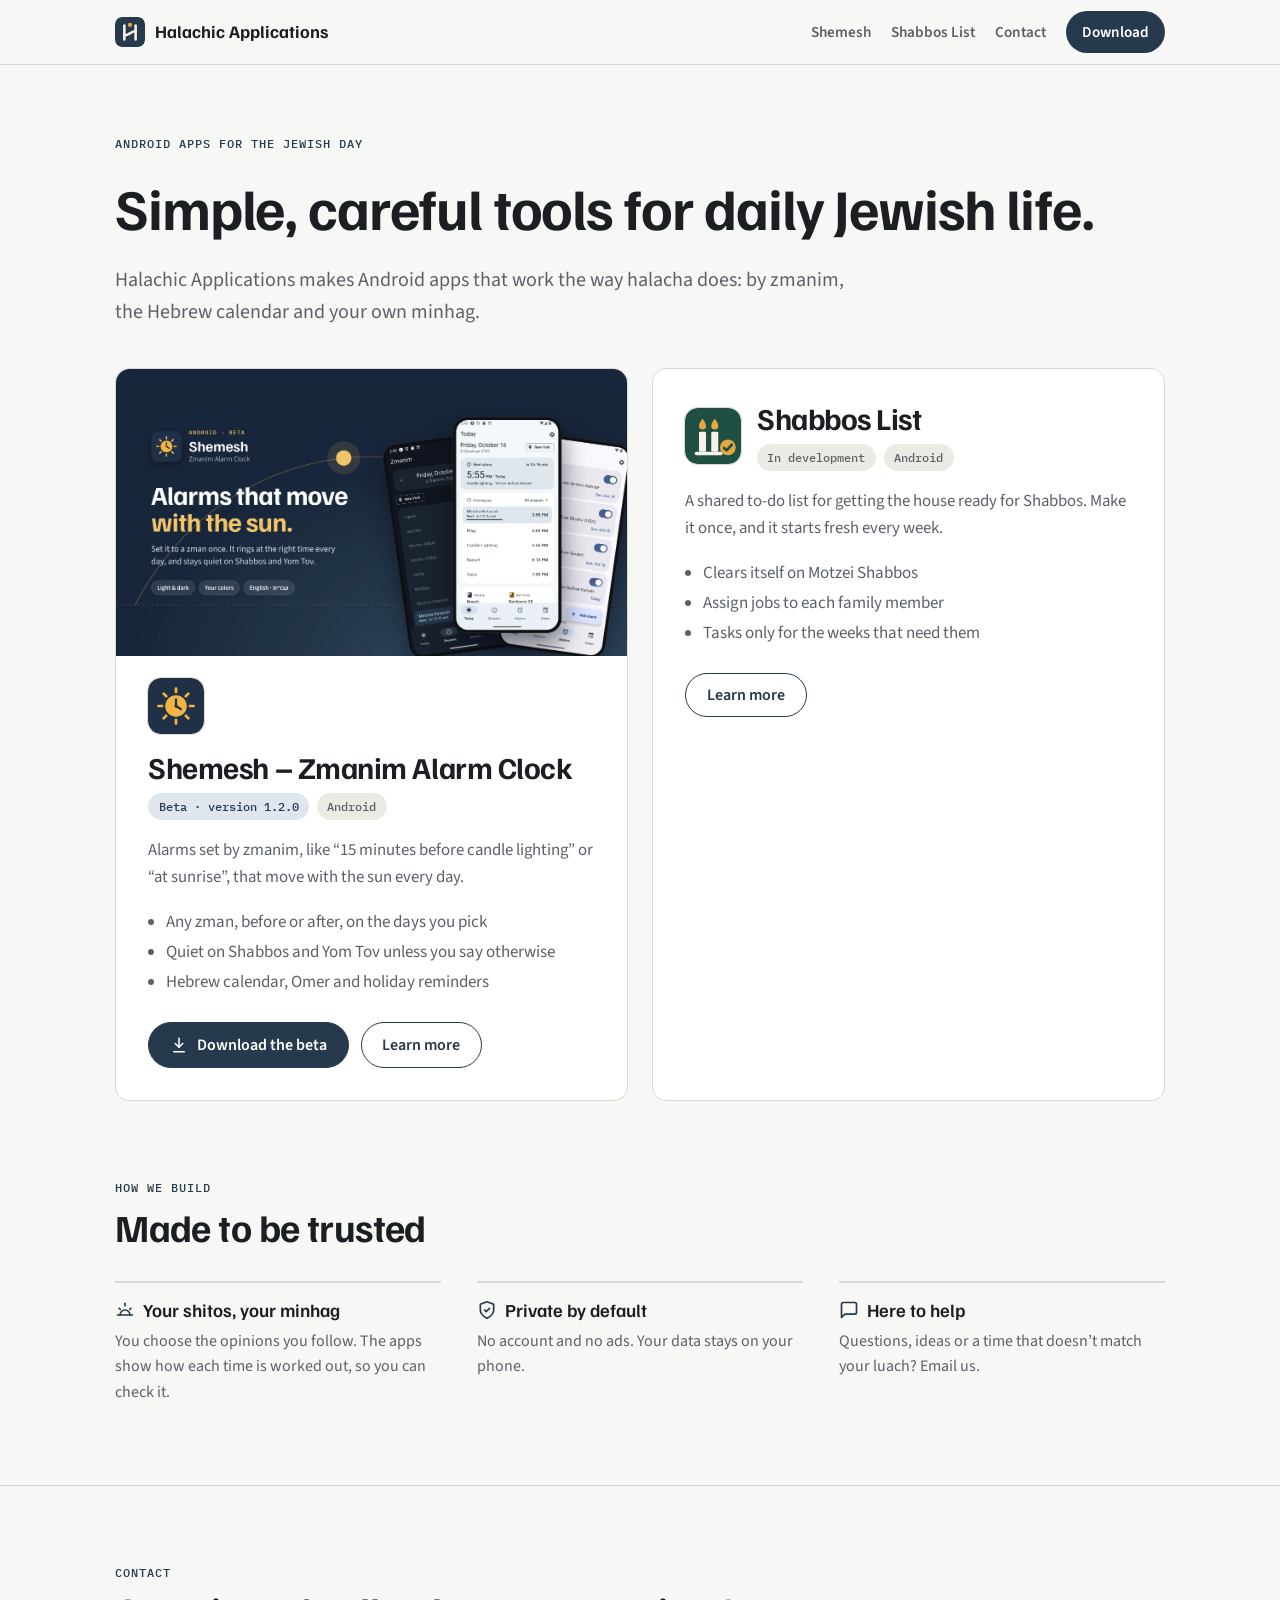
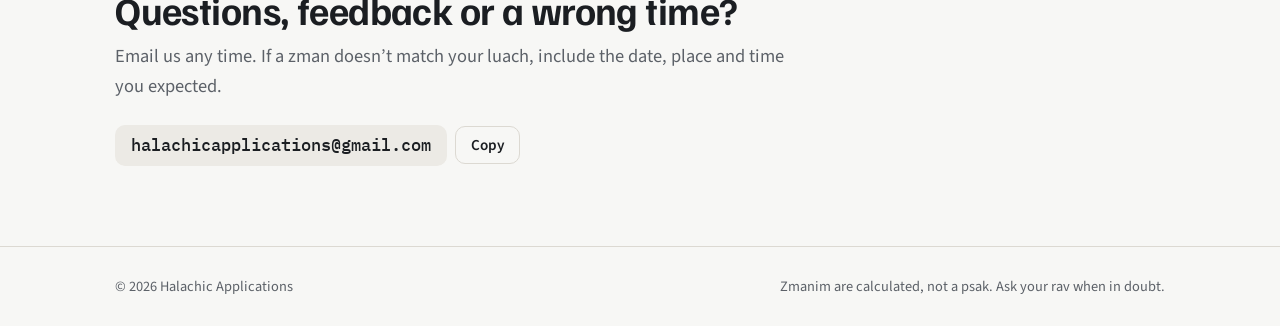
==== commit 5d5125d6: "Shemesh 1.2.0 Co-Authored-By: Claude Opus 5.5 <noreply@anthropic.com>" ====
--- a/index.html
+++ b/index.html
@@ -60,7 +60,7 @@
           <img class="app-icon" src="img/logos/shemesh.svg" alt="" width="56" height="56">
           <div>
             <h2><a href="shemesh/">Shemesh – Zmanim Alarm Clock</a></h2>
-            <div class="chips"><span class="chip live">Beta · version 1.1.3</span><span class="chip">Android</span></div>
+            <div class="chips"><span class="chip live">Beta · version 1.2.0</span><span class="chip">Android</span></div>
           </div>
         </div>
         <p class="lede">Alarms set by zmanim, like “15 minutes before candle lighting” or “at sunrise”, that move with the sun every day.</p>
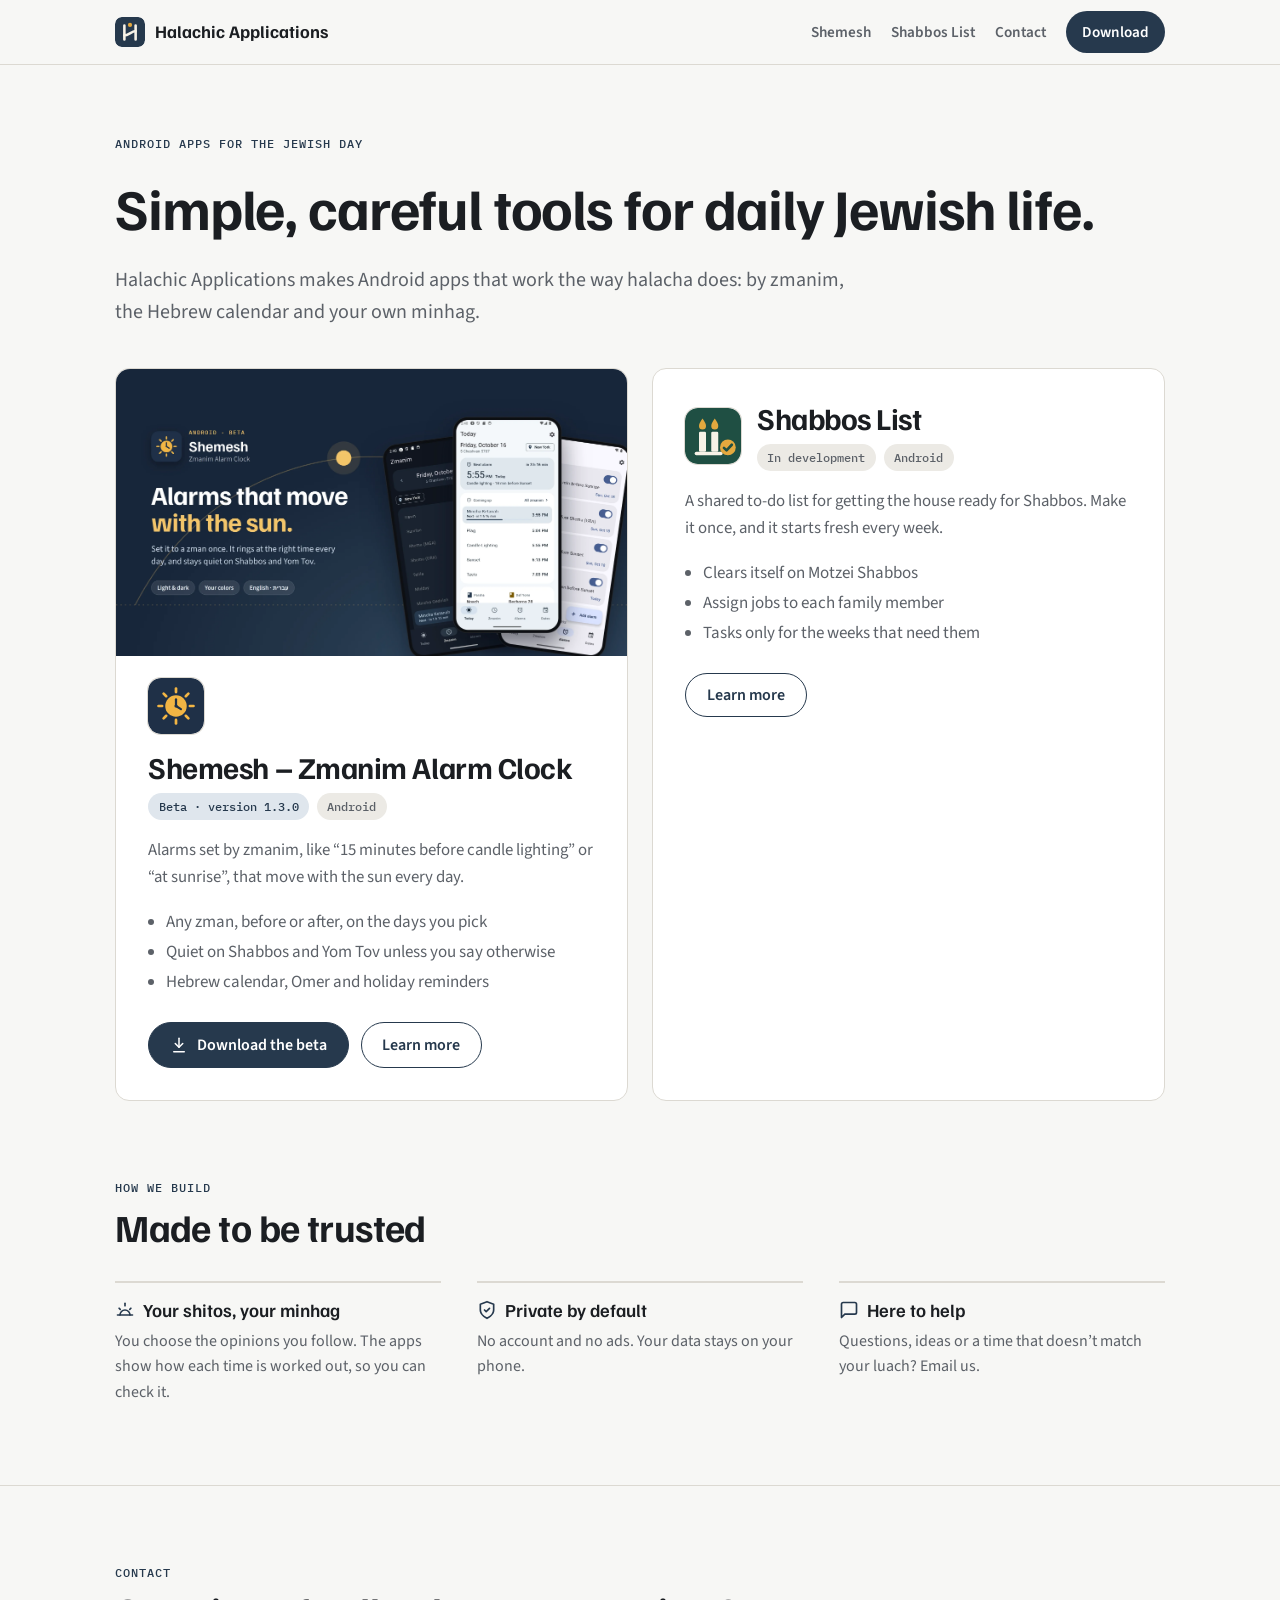
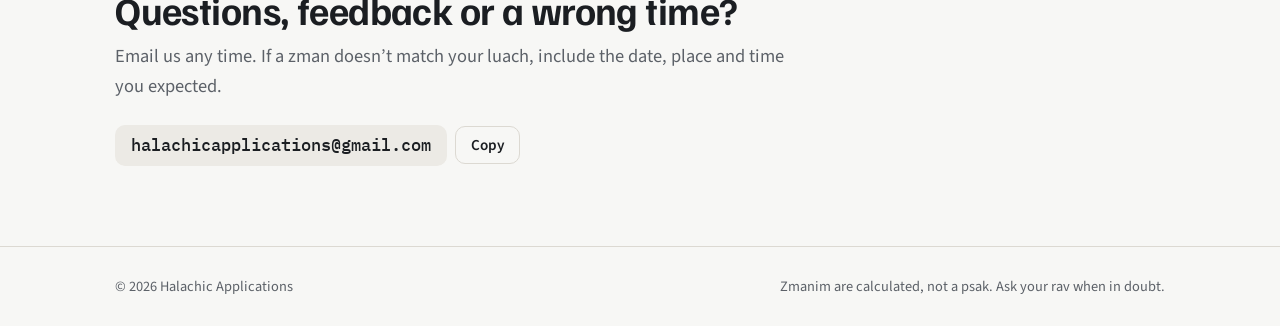
==== commit fcbbb480: "Shemesh 1.3.0 Co-Authored-By: Claude Opus 5.5 <noreply@anthropic.com>" ====
--- a/index.html
+++ b/index.html
@@ -60,7 +60,7 @@
           <img class="app-icon" src="img/logos/shemesh.svg" alt="" width="56" height="56">
           <div>
             <h2><a href="shemesh/">Shemesh – Zmanim Alarm Clock</a></h2>
-            <div class="chips"><span class="chip live">Beta · version 1.2.0</span><span class="chip">Android</span></div>
+            <div class="chips"><span class="chip live">Beta · version 1.3.0</span><span class="chip">Android</span></div>
           </div>
         </div>
         <p class="lede">Alarms set by zmanim, like “15 minutes before candle lighting” or “at sunrise”, that move with the sun every day.</p>
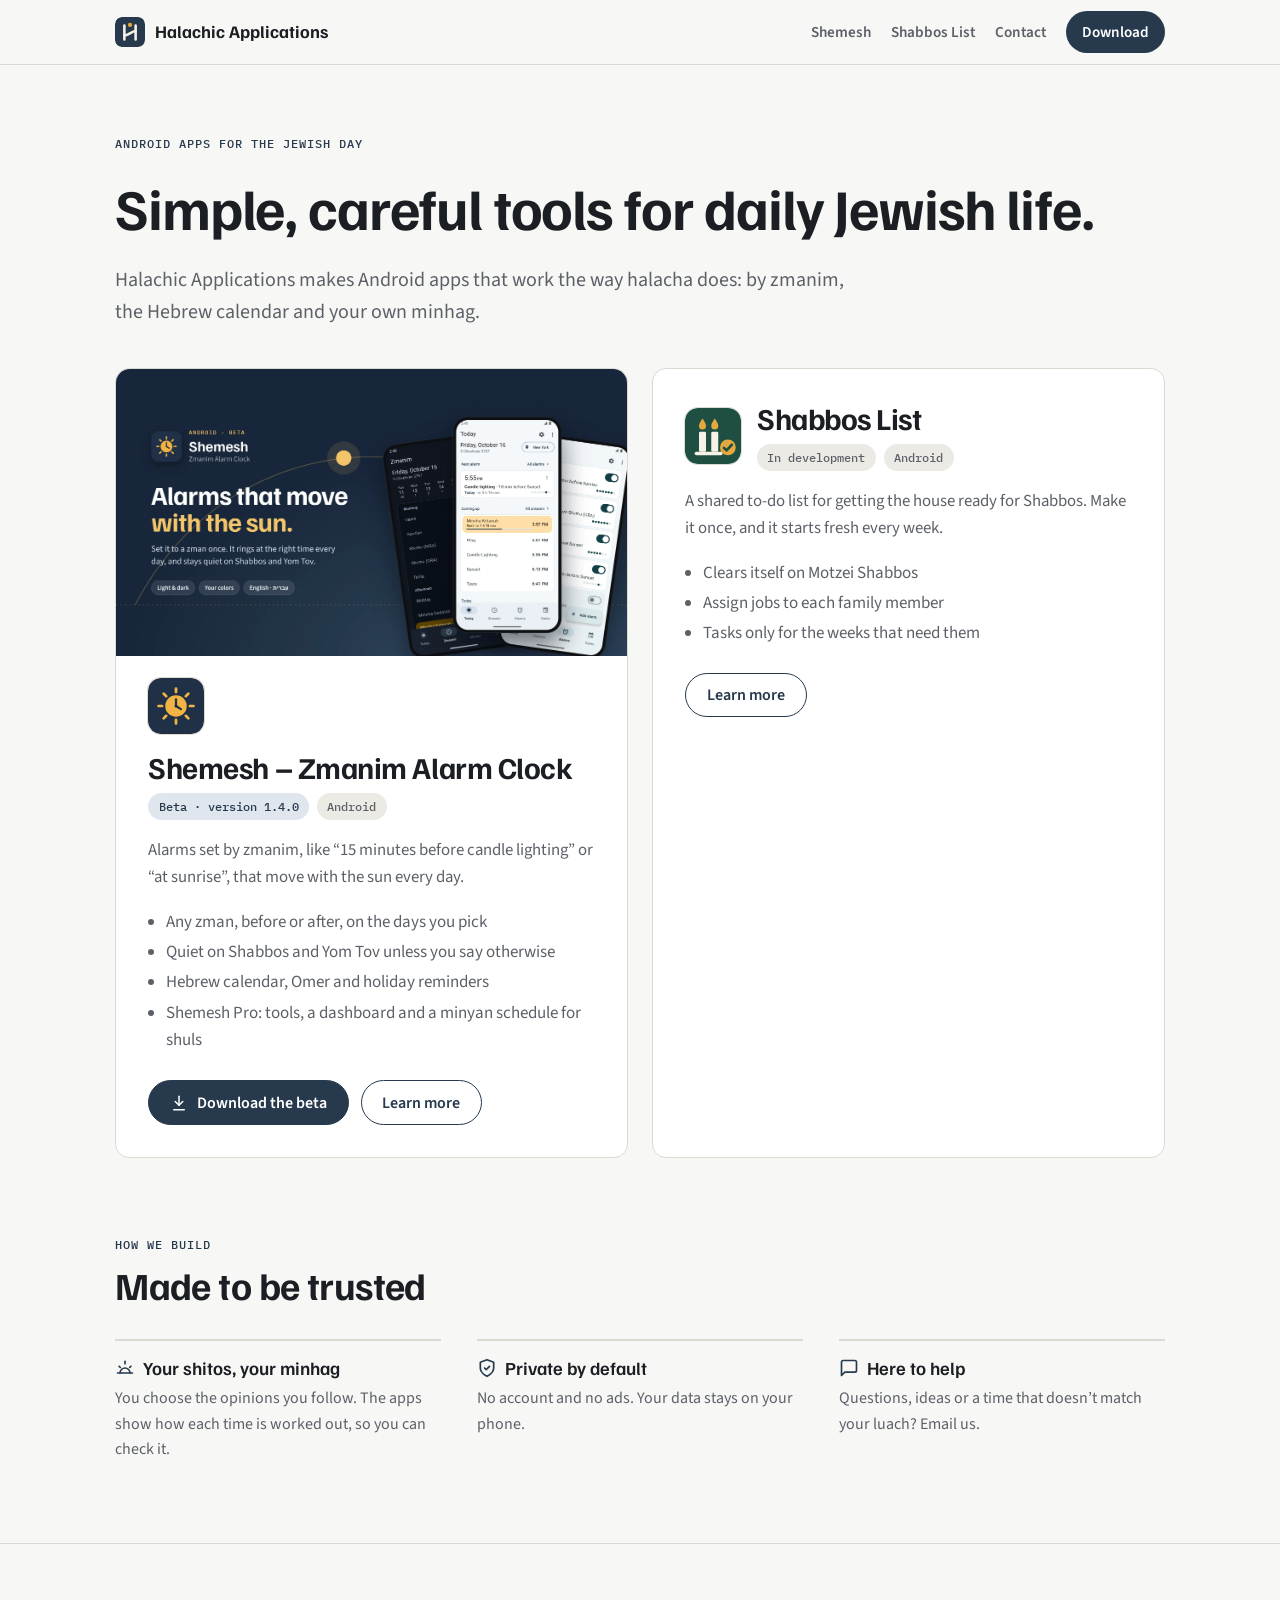
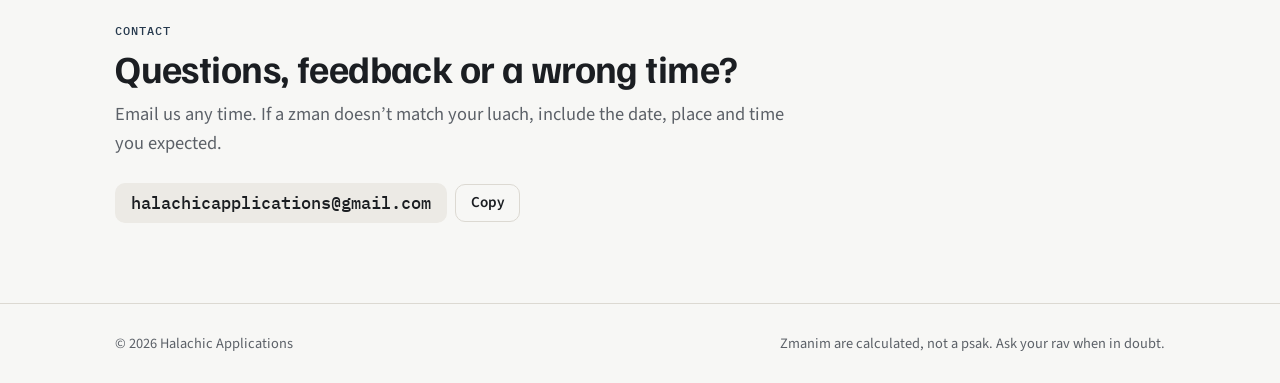
==== commit e5722fcd: "Shemesh 1.4.0: new screenshots and hero, free features brought up to date, Shemesh Pro and For shuls" ====
--- a/index.html
+++ b/index.html
@@ -60,7 +60,7 @@
           <img class="app-icon" src="img/logos/shemesh.svg" alt="" width="56" height="56">
           <div>
             <h2><a href="shemesh/">Shemesh – Zmanim Alarm Clock</a></h2>
-            <div class="chips"><span class="chip live">Beta · version 1.3.0</span><span class="chip">Android</span></div>
+            <div class="chips"><span class="chip live">Beta · version 1.4.0</span><span class="chip">Android</span></div>
           </div>
         </div>
         <p class="lede">Alarms set by zmanim, like “15 minutes before candle lighting” or “at sunrise”, that move with the sun every day.</p>
@@ -68,6 +68,7 @@
           <li>Any zman, before or after, on the days you pick</li>
           <li>Quiet on Shabbos and Yom Tov unless you say otherwise</li>
           <li>Hebrew calendar, Omer and holiday reminders</li>
+          <li>Shemesh Pro: tools, a dashboard and a minyan schedule for shuls</li>
         </ul>
         <div class="actions">
           <a class="btn btn-primary" href="shemesh/download/">
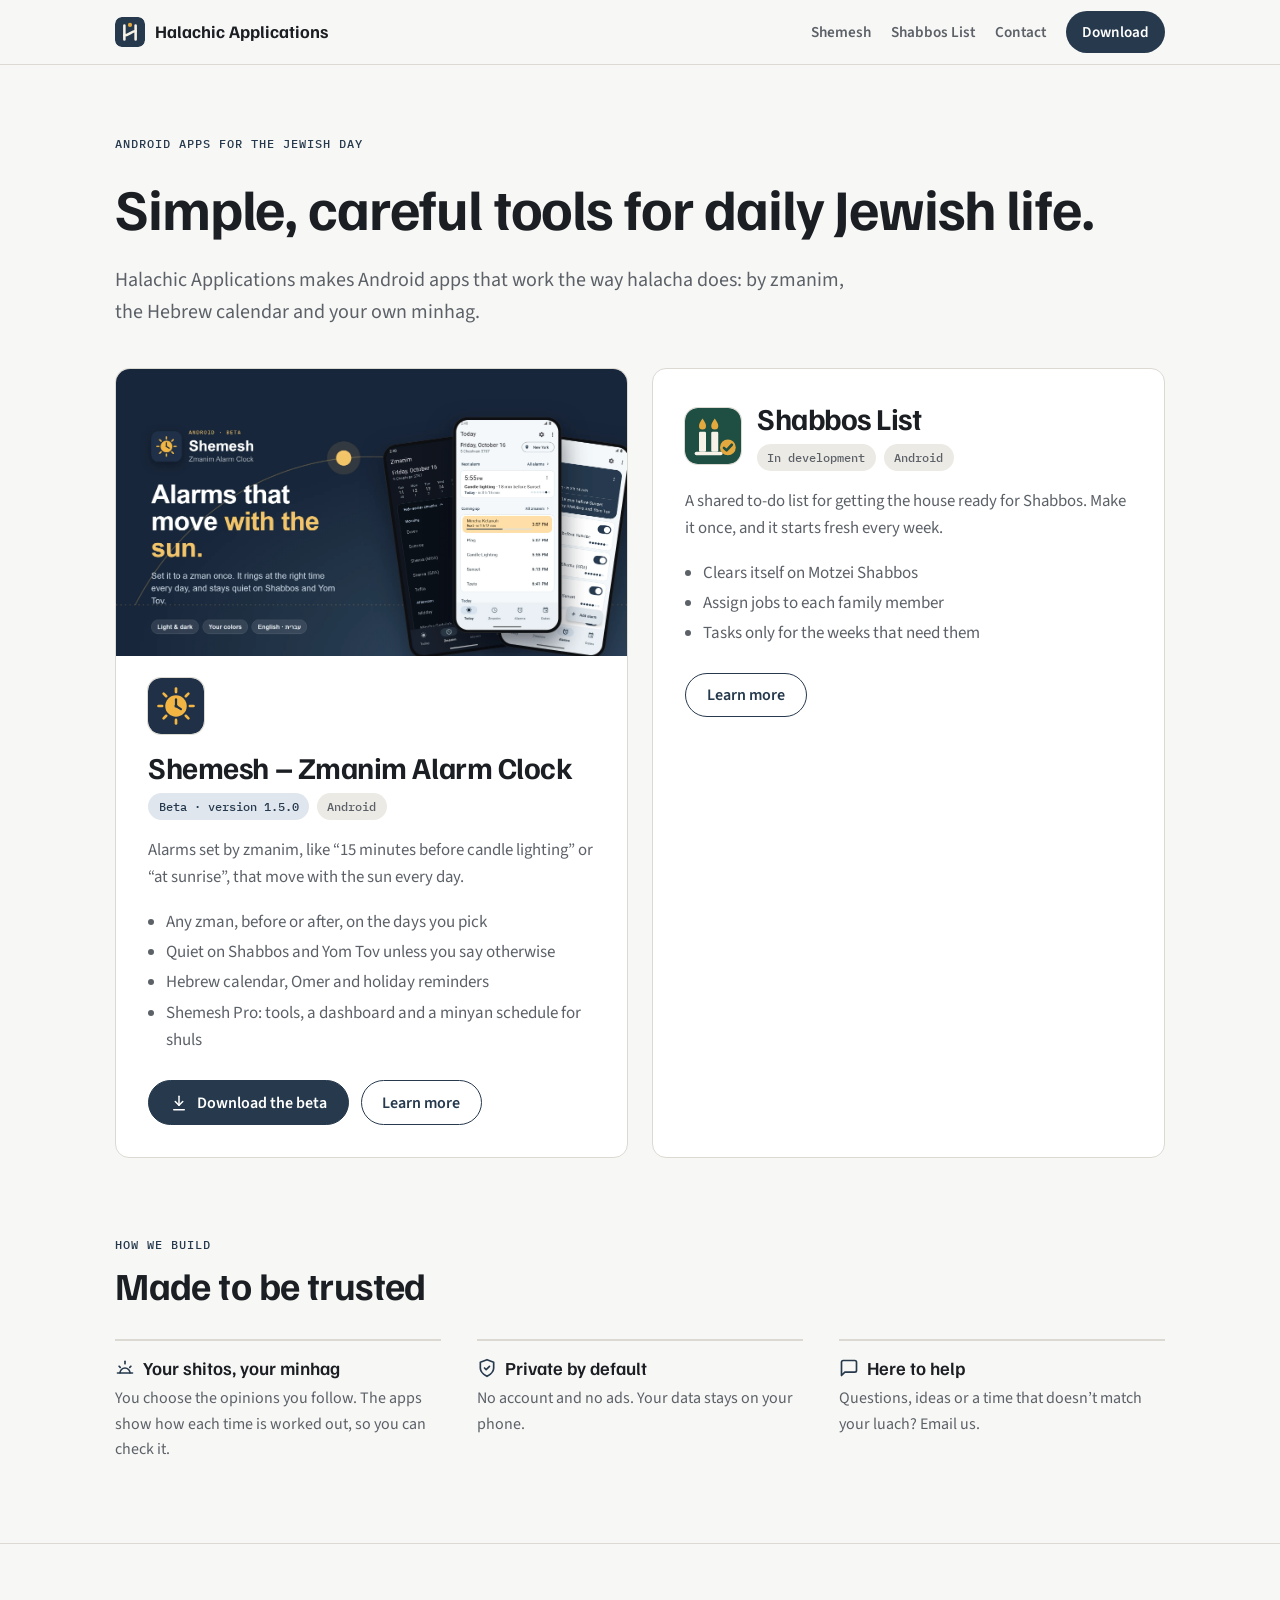
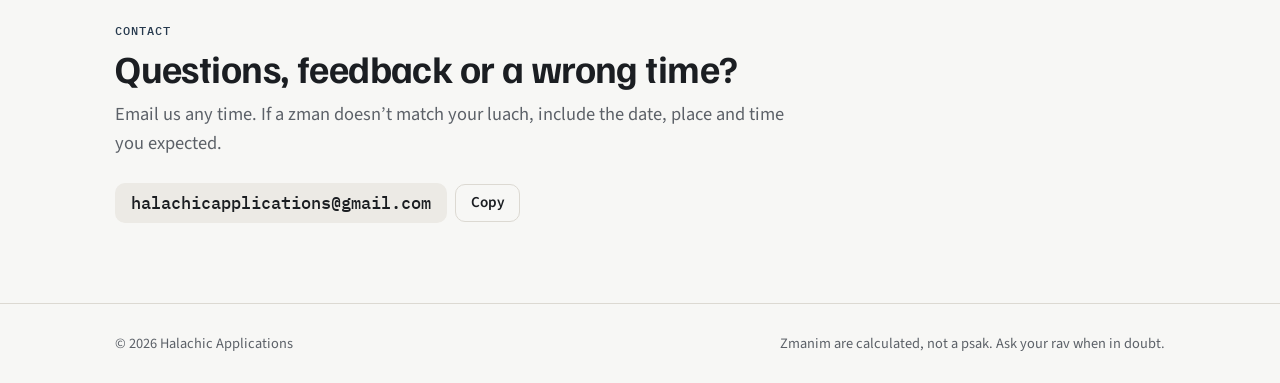
==== commit 3cc4a33f: "Shemesh 1.5.0: screenshots and hero in the Shemesh colors, free widgets, tools and tablet layouts, P" ====
--- a/index.html
+++ b/index.html
@@ -60,7 +60,7 @@
           <img class="app-icon" src="img/logos/shemesh.svg" alt="" width="56" height="56">
           <div>
             <h2><a href="shemesh/">Shemesh – Zmanim Alarm Clock</a></h2>
-            <div class="chips"><span class="chip live">Beta · version 1.4.0</span><span class="chip">Android</span></div>
+            <div class="chips"><span class="chip live">Beta · version 1.5.0</span><span class="chip">Android</span></div>
           </div>
         </div>
         <p class="lede">Alarms set by zmanim, like “15 minutes before candle lighting” or “at sunrise”, that move with the sun every day.</p>
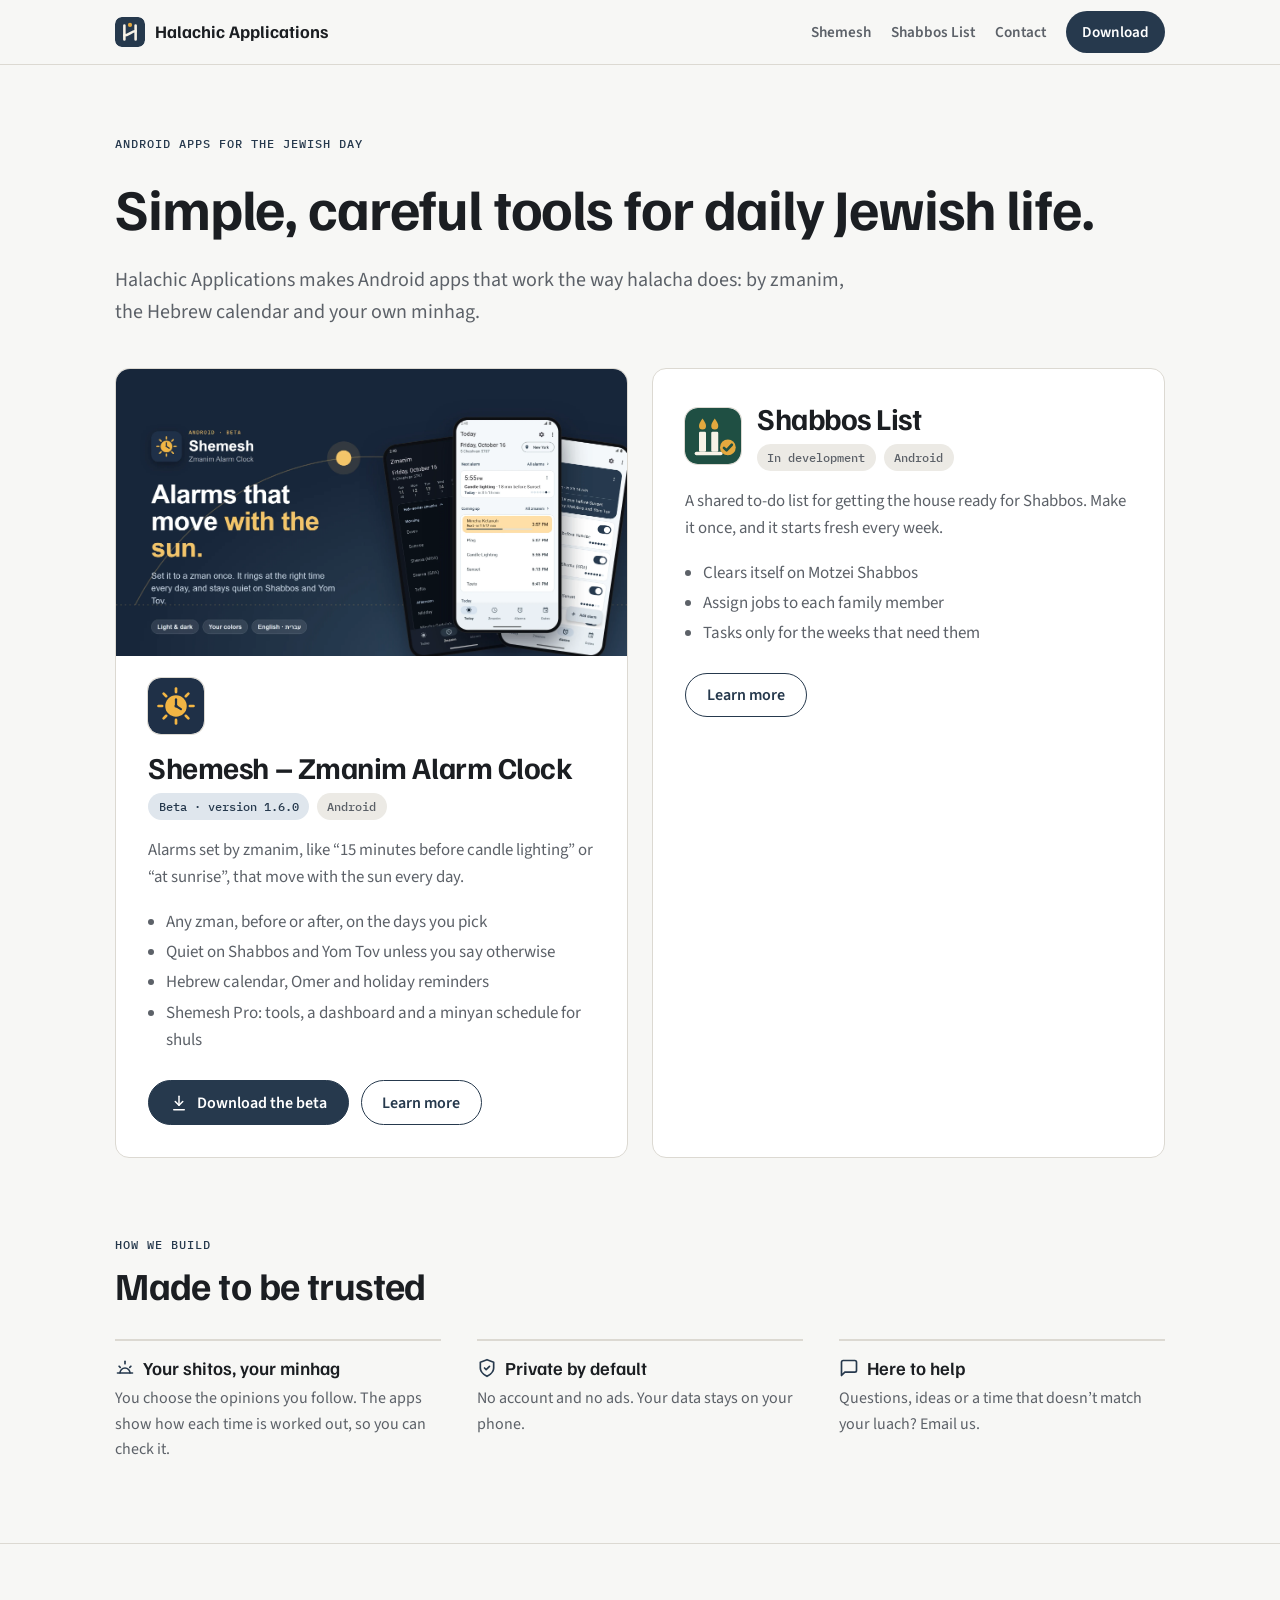
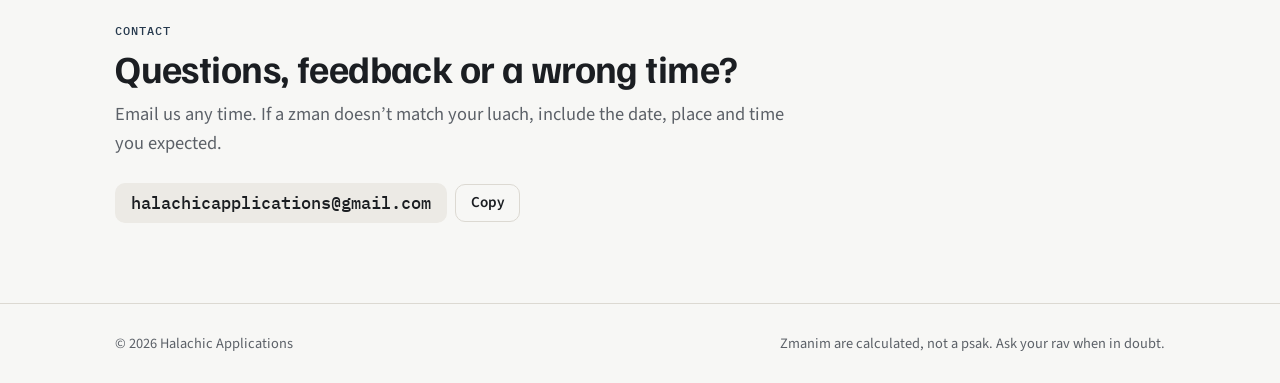
==== commit d0dd029c: "Shemesh 1.6.0 Co-Authored-By: Claude Sonnet 5.5 <noreply@anthropic.com>" ====
--- a/index.html
+++ b/index.html
@@ -60,7 +60,7 @@
           <img class="app-icon" src="img/logos/shemesh.svg" alt="" width="56" height="56">
           <div>
             <h2><a href="shemesh/">Shemesh – Zmanim Alarm Clock</a></h2>
-            <div class="chips"><span class="chip live">Beta · version 1.5.0</span><span class="chip">Android</span></div>
+            <div class="chips"><span class="chip live">Beta · version 1.6.0</span><span class="chip">Android</span></div>
           </div>
         </div>
         <p class="lede">Alarms set by zmanim, like “15 minutes before candle lighting” or “at sunrise”, that move with the sun every day.</p>
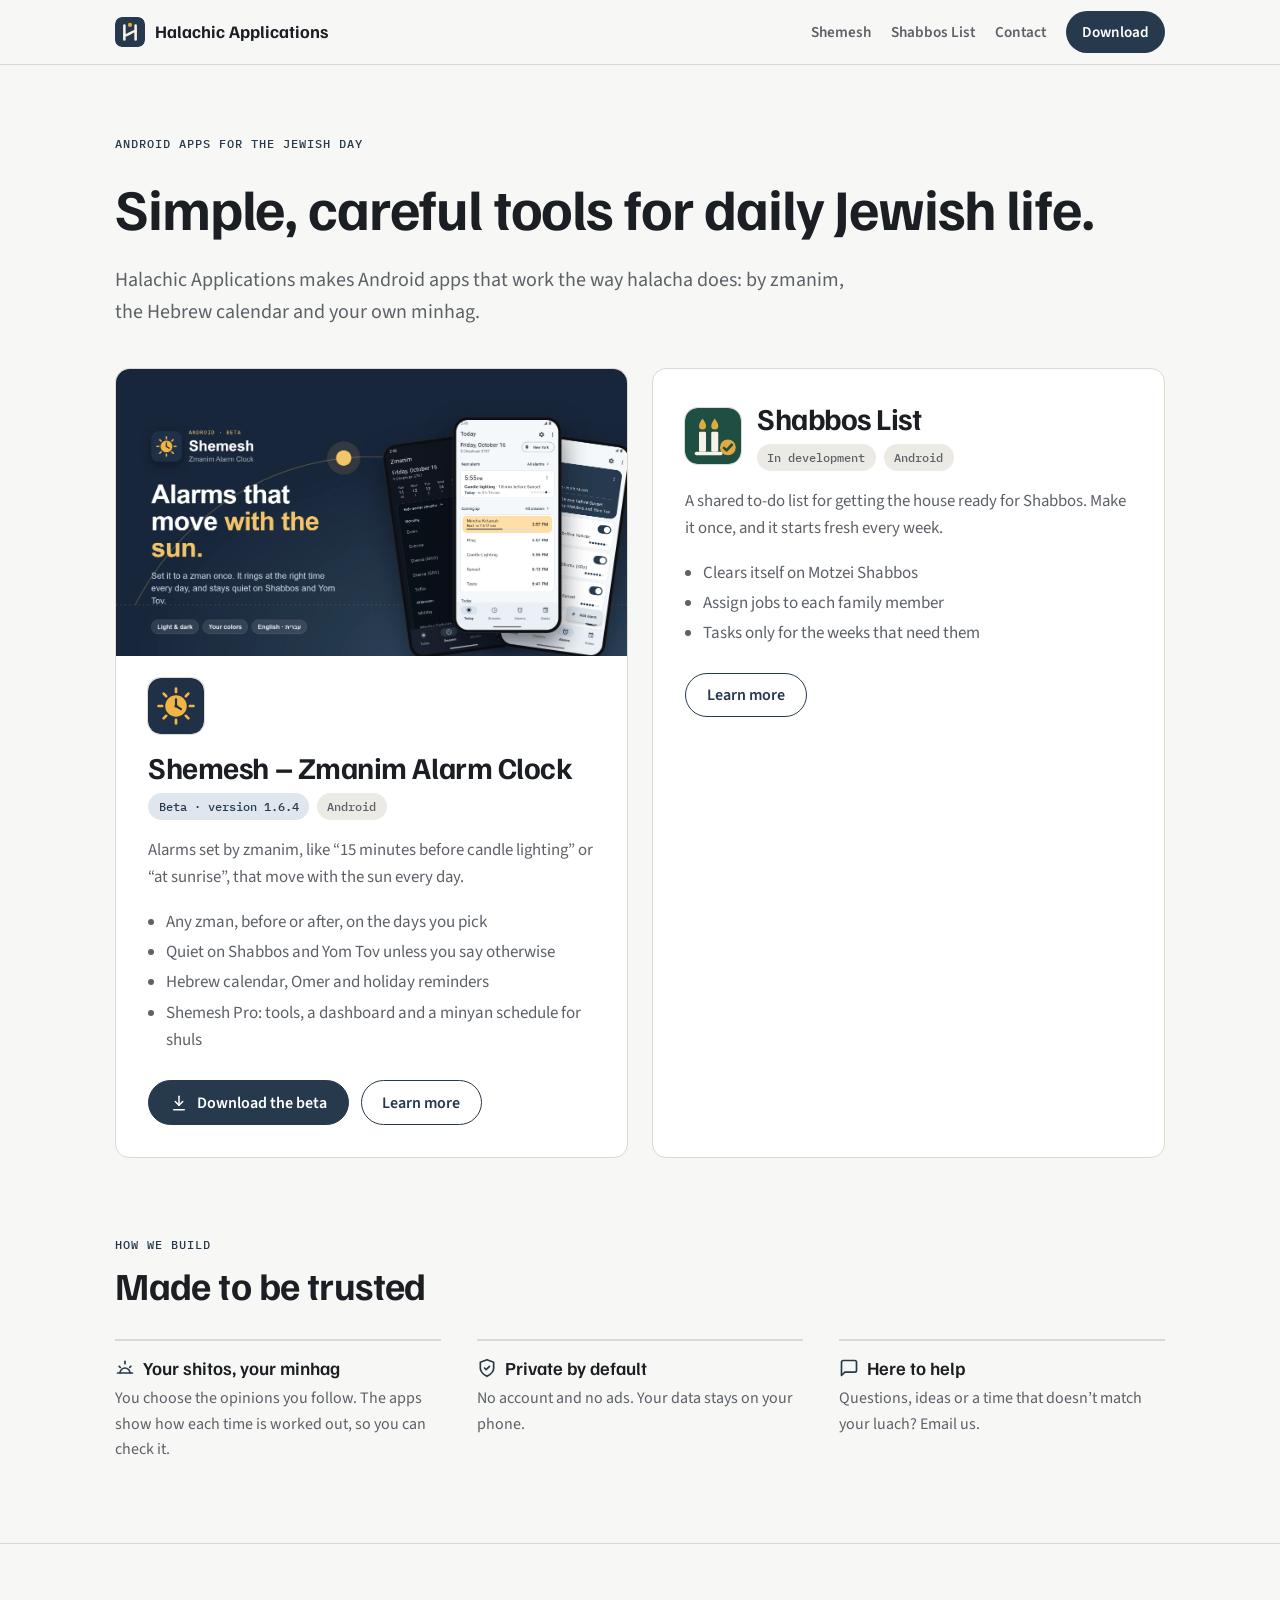
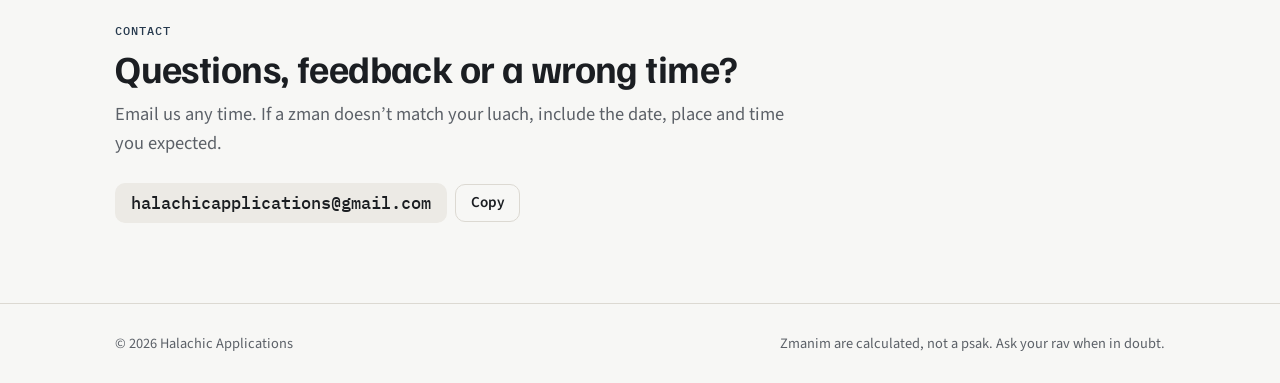
==== commit 899b356e: "Clearer beta install steps on the download page; version 1.6.4 Co-Authored-By: Claude Sonnet 5.5 <no" ====
--- a/index.html
+++ b/index.html
@@ -60,7 +60,7 @@
           <img class="app-icon" src="img/logos/shemesh.svg" alt="" width="56" height="56">
           <div>
             <h2><a href="shemesh/">Shemesh – Zmanim Alarm Clock</a></h2>
-            <div class="chips"><span class="chip live">Beta · version 1.6.0</span><span class="chip">Android</span></div>
+            <div class="chips"><span class="chip live">Beta · version 1.6.4</span><span class="chip">Android</span></div>
           </div>
         </div>
         <p class="lede">Alarms set by zmanim, like “15 minutes before candle lighting” or “at sunrise”, that move with the sun every day.</p>
--- a/css/site.css
+++ b/css/site.css
@@ -259,3 +259,5 @@
   footer .wrap { flex-direction: column; gap: 0.4rem; }
 }
 @media (max-width: 400px) { .ui { white-space: normal; } }
+footer a { color: var(--muted); }
+footer a:hover { color: var(--ink); }
